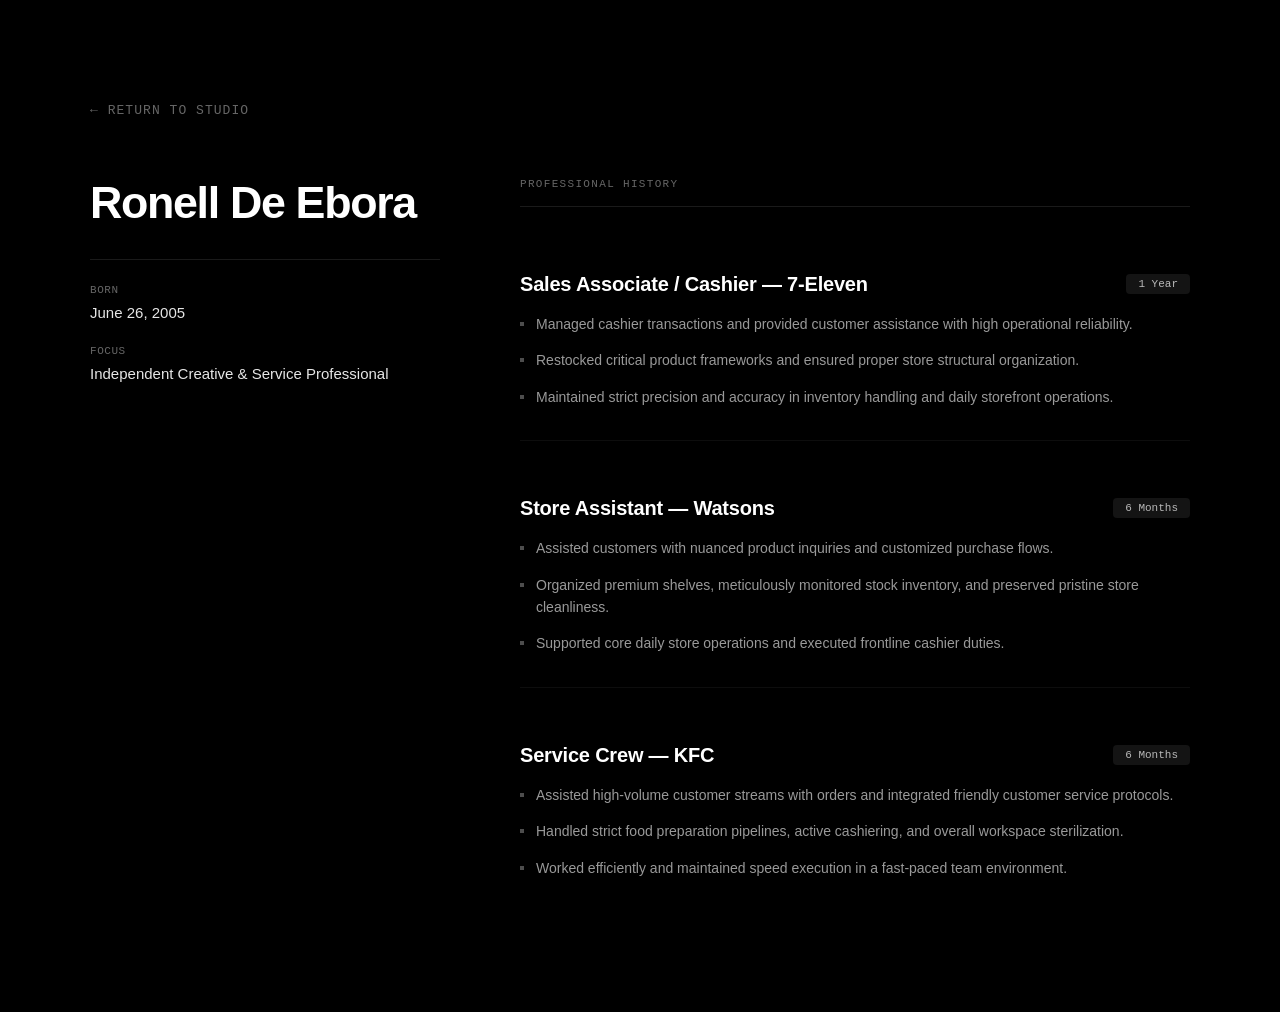
==== about-me.html @ e28fa8c5 "Add files via upload" ====
<!DOCTYPE html>
<html lang="en">
<head>
    <meta charset="UTF-8">
    <meta name="viewport" content="width=device-width, initial-scale=1.0">
    <title>Ronell De Ebora — Profile</title>
    <link rel="stylesheet" href="animations.css">
    
    <style>
        /* EXTRA ISOLATED ENGINE - PARA IWAS RIGID OVERLAPS */
        html, body {
            background-color: #000000 !important;
            color: #ffffff !important;
            font-family: -apple-system, BlinkMacSystemFont, 'Segoe UI', Roboto, sans-serif !important;
            margin: 0 !important;
            padding: 0 !important;
            height: auto !important; /* Pinipilit na maging flexible ang taas */
            min-height: 100vh !important;
        }

        .prof-wrapper {
            max-width: 1100px !important;
            margin: 0 auto !important;
            padding: 100px 6% !important;
            display: block !important;
            height: auto !important;
        }

        .prof-back-nav {
            margin-bottom: 60px !important;
            display: block !important;
            height: auto !important;
        }

        .prof-back-link {
            color: rgba(255, 255, 255, 0.4) !important;
            text-decoration: none !important;
            font-size: 13px !important;
            font-family: monospace !important;
            text-transform: uppercase !important;
            letter-spacing: 0.08em !important;
        }

        /* DYNAMIC COLUMN ENGINE */
        .prof-main-grid {
            display: flex !important;
            flex-direction: row !important;
            gap: 80px !important;
            align-items: flex-start !important;
            justify-content: space-between !important;
            height: auto !important;
        }

        /* LEFT SIDE (Personal Card) */
        .prof-left-panel {
            flex: 1 !important;
            max-width: 350px !important;
            display: flex !important;
            flex-direction: column !important;
            gap: 32px !important;
            height: auto !important;
        }

        .prof-main-name {
            font-size: clamp(2rem, 3.5vw, 3.5rem) !important;
            font-weight: 800 !important;
            letter-spacing: -0.03em !important;
            line-height: 1.1 !important;
            margin: 0 !important;
            color: #ffffff !important;
            height: auto !important;
        }

        .prof-meta-box {
            border-top: 1px solid rgba(255, 255, 255, 0.1) !important;
            padding-top: 24px !important;
            display: flex !important;
            flex-direction: column !important;
            gap: 24px !important; /* Malawak na pagitan para iwas dikit */
            height: auto !important;
        }

        .prof-meta-row {
            display: flex !important;
            flex-direction: column !important;
            gap: 8px !important;
            height: auto !important;
        }

        .prof-meta-label {
            font-size: 11px !important;
            font-family: monospace !important;
            text-transform: uppercase !important;
            color: rgba(255, 255, 255, 0.4) !important;
            letter-spacing: 0.05em !important;
        }

        .prof-meta-value {
            font-size: 15px !important;
            font-weight: 400 !important;
            color: rgba(255, 255, 255, 0.9) !important;
        }

        /* RIGHT SIDE (Work History) */
        .prof-right-panel {
            flex: 1.5 !important;
            display: flex !important;
            flex-direction: column !important;
            gap: 54px !important; /* Malalaking layo bawat kumpanya */
            height: auto !important;
        }

        .prof-headline {
            font-size: 11px !important;
            font-family: monospace !important;
            text-transform: uppercase !important;
            letter-spacing: 0.12em !important;
            color: rgba(255, 255, 255, 0.4) !important;
            margin: 0 0 10px 0 !important;
            border-bottom: 1px solid rgba(255, 255, 255, 0.1) !important;
            padding-bottom: 16px !important;
            height: auto !important;
        }

        .prof-job-card {
            display: flex !important;
            flex-direction: column !important;
            gap: 16px !important;
            padding-bottom: 32px !important;
            border-bottom: 1px solid rgba(255, 255, 255, 0.05) !important;
            height: auto !important;
        }

        .prof-job-card:last-child {
            border-bottom: none !important;
        }

        .prof-job-header {
            display: flex !important;
            justify-content: space-between !important;
            align-items: center !important;
            gap: 16px !important;
            height: auto !important;
        }

        .prof-job-title {
            font-size: 20px !important;
            font-weight: 600 !important;
            letter-spacing: -0.01em !important;
            line-height: 1.3 !important;
            margin: 0 !important;
            color: #ffffff !important;
        }

        .prof-job-duration {
            font-size: 11px !important;
            font-family: monospace !important;
            background-color: rgba(255, 255, 255, 0.08) !important;
            padding: 4px 12px !important;
            border-radius: 4px !important;
            color: rgba(255, 255, 255, 0.7) !important;
            white-space: nowrap !important;
        }

        /* SEPARATE CLEAN BLOCKS FOR BULLETS */
        .prof-bullet-container {
            display: flex !important;
            flex-direction: column !important;
            gap: 14px !important; /* Ligtas at malawak na espasyo bawat pangungusap */
            padding: 0 !important;
            margin: 0 !important;
            height: auto !important;
        }

        .prof-bullet-item {
            font-size: 14px !important;
            line-height: 1.6 !important;
            color: rgba(255, 255, 255, 0.6) !important;
            padding-left: 16px !important;
            position: relative !important;
            display: block !important;
            height: auto !important;
        }

        /* Minimal Indicator Square */
        .prof-bullet-item::before {
            content: "" !important;
            position: absolute !important;
            left: 0 !important;
            top: 9px !important;
            width: 4px !important;
            height: 4px !important;
            background-color: rgba(255, 255, 255, 0.3) !important;
        }

        /* MOBILE FIXES */
        @media (max-width: 800px) {
            .prof-main-grid {
                flex-direction: column !important;
                gap: 50px !important;
            }
            .prof-left-panel {
                max-width: 100% !important;
            }
            .prof-job-header {
                flex-direction: column !important;
                align-items: flex-start !important;
                gap: 6px !important;
            }
        }
    </style>
</head>
<body>

    <div class="prof-wrapper">
        <div class="prof-back-nav reveal-text">
            <a href="index.html" class="prof-back-link">← Return to Studio</a>
        </div>

        <div class="prof-main-grid">
            <div class="prof-left-panel reveal-text delay">
                <h1 class="prof-main-name">Ronell De Ebora</h1>
                
                <div class="prof-meta-box">
                    <div class="prof-meta-row">
                        <span class="prof-meta-label">Born</span>
                        <span class="prof-meta-value">June 26, 2005</span>
                    </div>
                    <div class="prof-meta-row">
                        <span class="prof-meta-label">Focus</span>
                        <span class="prof-meta-value">Independent Creative & Service Professional</span>
                    </div>
                </div>
            </div>

            <div class="prof-right-panel reveal-text delay">
                <div class="prof-headline">Professional History</div>

                <div class="prof-job-card">
                    <div class="prof-job-header">
                        <h2 class="prof-job-title">Sales Associate / Cashier — 7-Eleven</h2>
                        <span class="prof-job-duration">1 Year</span>
                    </div>
                    <div class="prof-bullet-container">
                        <div class="prof-bullet-item">Managed cashier transactions and provided customer assistance with high operational reliability.</div>
                        <div class="prof-bullet-item">Restocked critical product frameworks and ensured proper store structural organization.</div>
                        <div class="prof-bullet-item">Maintained strict precision and accuracy in inventory handling and daily storefront operations.</div>
                    </div>
                </div>

                <div class="prof-job-card">
                    <div class="prof-job-header">
                        <h2 class="prof-job-title">Store Assistant — Watsons</h2>
                        <span class="prof-job-duration">6 Months</span>
                    </div>
                    <div class="prof-bullet-container">
                        <div class="prof-bullet-item">Assisted customers with nuanced product inquiries and customized purchase flows.</div>
                        <div class="prof-bullet-item">Organized premium shelves, meticulously monitored stock inventory, and preserved pristine store cleanliness.</div>
                        <div class="prof-bullet-item">Supported core daily store operations and executed frontline cashier duties.</div>
                    </div>
                </div>

                <div class="prof-job-card">
                    <div class="prof-job-header">
                        <h2 class="prof-job-title">Service Crew — KFC</h2>
                        <span class="prof-job-duration">6 Months</span>
                    </div>
                    <div class="prof-bullet-container">
                        <div class="prof-bullet-item">Assisted high-volume customer streams with orders and integrated friendly customer service protocols.</div>
                        <div class="prof-bullet-item">Handled strict food preparation pipelines, active cashiering, and overall workspace sterilization.</div>
                        <div class="prof-bullet-item">Worked efficiently and maintained speed execution in a fast-paced team environment.</div>
                    </div>
                </div>
            </div>
        </div>
    </div>

</body>
</html>
---- animations.css ----
/* HERO */

.hero-image{
    animation:heroFadeUp 1.5s cubic-bezier(.16,1,.3,1) forwards;
}

.reveal-text{
    opacity:0;
    transform:translateY(60px);
    animation:fadeInUp 1.2s cubic-bezier(.16,1,.3,1) forwards;
}

.delay{
    animation-delay:.15s;
}

/* SCROLL REVEALS */

.reveal-on-scroll{
    opacity:0;
    transition:
    opacity 1.2s cubic-bezier(.16,1,.3,1),
    transform 1.2s cubic-bezier(.16,1,.3,1);
}

.reveal-on-scroll.revealed{
    opacity:1;
    transform:translate(0) scale(1);
}

.slide-in-left{
    transform:translateX(-60px);
}

.fade-in-up{
    transform:translateY(40px);
}

.framer-scale-reveal{
    transform:translateY(40px) scale(.95);
}

.delay-1{
    transition-delay:.15s;
}

.delay-2{
    transition-delay:.3s;
}

.delay-3{
    transition-delay:.45s;
}

/* KEYFRAMES */

@keyframes fadeInUp{

    to{
        opacity:1;
        transform:translateY(0);
    }

}

@keyframes heroFadeUp{

    from{
        opacity:0;
        transform:translateY(30px);
    }

    to{
        opacity:1;
        transform:translateY(0);
    }

}

@keyframes continuousTicker{

    from{
        transform:translateX(0);
    }

    to{
        transform:translateX(-50%);
    }

}

/* FIXED LAYOUT */

.thumbnail-scroll-area{
    display:flex;
    flex-direction:column;
    gap:18px;
    overflow-y:auto;
    flex-grow:1;
    scrollbar-width:none;
}

.thumbnail-scroll-area::-webkit-scrollbar{
    display:none;
}

/* HOVER ZOOM */

.thumb-item img{
    transition:
    transform .45s cubic-bezier(.16,1,.3,1);
}

.thumb-item:hover img{
    transform:scale(1.08);
}

/* ACTIVE */

.thumb-item.active img{
    transform:scale(1.04);
}

/* TRACER */

.active-indicator-box{
    transition:
    transform .45s cubic-bezier(.16,1,.3,1);
}
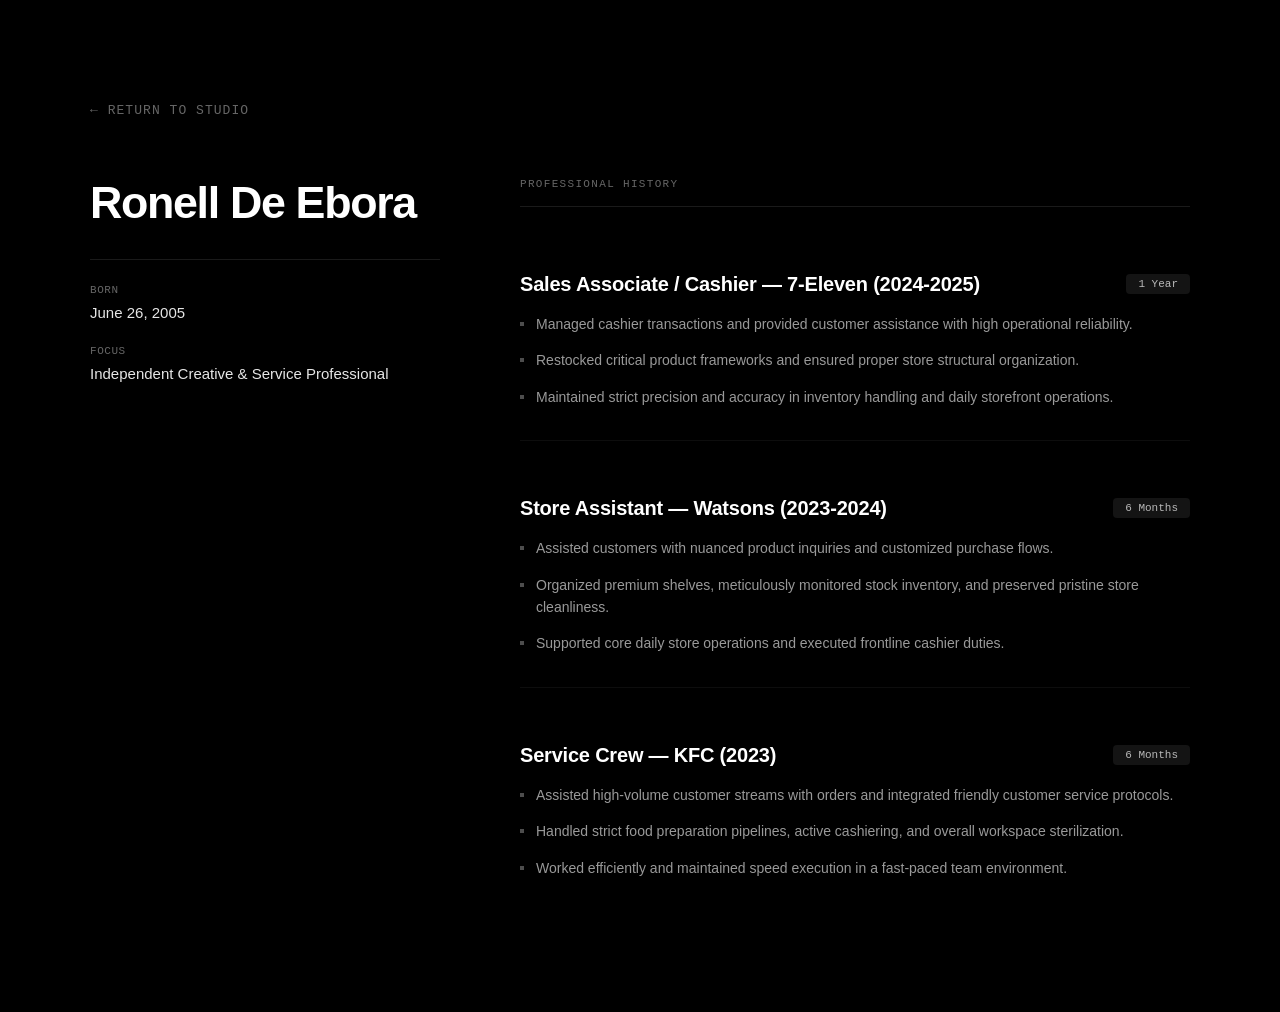
==== commit 3ed572b7: "home changes" ====
--- a/about-me.html
+++ b/about-me.html
@@ -1,279 +1,279 @@
-<!DOCTYPE html>
-<html lang="en">
-<head>
-    <meta charset="UTF-8">
-    <meta name="viewport" content="width=device-width, initial-scale=1.0">
-    <title>Ronell De Ebora — Profile</title>
-    <link rel="stylesheet" href="animations.css">
-    
-    <style>
-        /* EXTRA ISOLATED ENGINE - PARA IWAS RIGID OVERLAPS */
-        html, body {
-            background-color: #000000 !important;
-            color: #ffffff !important;
-            font-family: -apple-system, BlinkMacSystemFont, 'Segoe UI', Roboto, sans-serif !important;
-            margin: 0 !important;
-            padding: 0 !important;
-            height: auto !important; /* Pinipilit na maging flexible ang taas */
-            min-height: 100vh !important;
-        }
-
-        .prof-wrapper {
-            max-width: 1100px !important;
-            margin: 0 auto !important;
-            padding: 100px 6% !important;
-            display: block !important;
-            height: auto !important;
-        }
-
-        .prof-back-nav {
-            margin-bottom: 60px !important;
-            display: block !important;
-            height: auto !important;
-        }
-
-        .prof-back-link {
-            color: rgba(255, 255, 255, 0.4) !important;
-            text-decoration: none !important;
-            font-size: 13px !important;
-            font-family: monospace !important;
-            text-transform: uppercase !important;
-            letter-spacing: 0.08em !important;
-        }
-
-        /* DYNAMIC COLUMN ENGINE */
-        .prof-main-grid {
-            display: flex !important;
-            flex-direction: row !important;
-            gap: 80px !important;
-            align-items: flex-start !important;
-            justify-content: space-between !important;
-            height: auto !important;
-        }
-
-        /* LEFT SIDE (Personal Card) */
-        .prof-left-panel {
-            flex: 1 !important;
-            max-width: 350px !important;
-            display: flex !important;
-            flex-direction: column !important;
-            gap: 32px !important;
-            height: auto !important;
-        }
-
-        .prof-main-name {
-            font-size: clamp(2rem, 3.5vw, 3.5rem) !important;
-            font-weight: 800 !important;
-            letter-spacing: -0.03em !important;
-            line-height: 1.1 !important;
-            margin: 0 !important;
-            color: #ffffff !important;
-            height: auto !important;
-        }
-
-        .prof-meta-box {
-            border-top: 1px solid rgba(255, 255, 255, 0.1) !important;
-            padding-top: 24px !important;
-            display: flex !important;
-            flex-direction: column !important;
-            gap: 24px !important; /* Malawak na pagitan para iwas dikit */
-            height: auto !important;
-        }
-
-        .prof-meta-row {
-            display: flex !important;
-            flex-direction: column !important;
-            gap: 8px !important;
-            height: auto !important;
-        }
-
-        .prof-meta-label {
-            font-size: 11px !important;
-            font-family: monospace !important;
-            text-transform: uppercase !important;
-            color: rgba(255, 255, 255, 0.4) !important;
-            letter-spacing: 0.05em !important;
-        }
-
-        .prof-meta-value {
-            font-size: 15px !important;
-            font-weight: 400 !important;
-            color: rgba(255, 255, 255, 0.9) !important;
-        }
-
-        /* RIGHT SIDE (Work History) */
-        .prof-right-panel {
-            flex: 1.5 !important;
-            display: flex !important;
-            flex-direction: column !important;
-            gap: 54px !important; /* Malalaking layo bawat kumpanya */
-            height: auto !important;
-        }
-
-        .prof-headline {
-            font-size: 11px !important;
-            font-family: monospace !important;
-            text-transform: uppercase !important;
-            letter-spacing: 0.12em !important;
-            color: rgba(255, 255, 255, 0.4) !important;
-            margin: 0 0 10px 0 !important;
-            border-bottom: 1px solid rgba(255, 255, 255, 0.1) !important;
-            padding-bottom: 16px !important;
-            height: auto !important;
-        }
-
-        .prof-job-card {
-            display: flex !important;
-            flex-direction: column !important;
-            gap: 16px !important;
-            padding-bottom: 32px !important;
-            border-bottom: 1px solid rgba(255, 255, 255, 0.05) !important;
-            height: auto !important;
-        }
-
-        .prof-job-card:last-child {
-            border-bottom: none !important;
-        }
-
-        .prof-job-header {
-            display: flex !important;
-            justify-content: space-between !important;
-            align-items: center !important;
-            gap: 16px !important;
-            height: auto !important;
-        }
-
-        .prof-job-title {
-            font-size: 20px !important;
-            font-weight: 600 !important;
-            letter-spacing: -0.01em !important;
-            line-height: 1.3 !important;
-            margin: 0 !important;
-            color: #ffffff !important;
-        }
-
-        .prof-job-duration {
-            font-size: 11px !important;
-            font-family: monospace !important;
-            background-color: rgba(255, 255, 255, 0.08) !important;
-            padding: 4px 12px !important;
-            border-radius: 4px !important;
-            color: rgba(255, 255, 255, 0.7) !important;
-            white-space: nowrap !important;
-        }
-
-        /* SEPARATE CLEAN BLOCKS FOR BULLETS */
-        .prof-bullet-container {
-            display: flex !important;
-            flex-direction: column !important;
-            gap: 14px !important; /* Ligtas at malawak na espasyo bawat pangungusap */
-            padding: 0 !important;
-            margin: 0 !important;
-            height: auto !important;
-        }
-
-        .prof-bullet-item {
-            font-size: 14px !important;
-            line-height: 1.6 !important;
-            color: rgba(255, 255, 255, 0.6) !important;
-            padding-left: 16px !important;
-            position: relative !important;
-            display: block !important;
-            height: auto !important;
-        }
-
-        /* Minimal Indicator Square */
-        .prof-bullet-item::before {
-            content: "" !important;
-            position: absolute !important;
-            left: 0 !important;
-            top: 9px !important;
-            width: 4px !important;
-            height: 4px !important;
-            background-color: rgba(255, 255, 255, 0.3) !important;
-        }
-
-        /* MOBILE FIXES */
-        @media (max-width: 800px) {
-            .prof-main-grid {
-                flex-direction: column !important;
-                gap: 50px !important;
-            }
-            .prof-left-panel {
-                max-width: 100% !important;
-            }
-            .prof-job-header {
-                flex-direction: column !important;
-                align-items: flex-start !important;
-                gap: 6px !important;
-            }
-        }
-    </style>
-</head>
-<body>
-
-    <div class="prof-wrapper">
-        <div class="prof-back-nav reveal-text">
-            <a href="index.html" class="prof-back-link">← Return to Studio</a>
-        </div>
-
-        <div class="prof-main-grid">
-            <div class="prof-left-panel reveal-text delay">
-                <h1 class="prof-main-name">Ronell De Ebora</h1>
-                
-                <div class="prof-meta-box">
-                    <div class="prof-meta-row">
-                        <span class="prof-meta-label">Born</span>
-                        <span class="prof-meta-value">June 26, 2005</span>
-                    </div>
-                    <div class="prof-meta-row">
-                        <span class="prof-meta-label">Focus</span>
-                        <span class="prof-meta-value">Independent Creative & Service Professional</span>
-                    </div>
-                </div>
-            </div>
-
-            <div class="prof-right-panel reveal-text delay">
-                <div class="prof-headline">Professional History</div>
-
-                <div class="prof-job-card">
-                    <div class="prof-job-header">
-                        <h2 class="prof-job-title">Sales Associate / Cashier — 7-Eleven</h2>
-                        <span class="prof-job-duration">1 Year</span>
-                    </div>
-                    <div class="prof-bullet-container">
-                        <div class="prof-bullet-item">Managed cashier transactions and provided customer assistance with high operational reliability.</div>
-                        <div class="prof-bullet-item">Restocked critical product frameworks and ensured proper store structural organization.</div>
-                        <div class="prof-bullet-item">Maintained strict precision and accuracy in inventory handling and daily storefront operations.</div>
-                    </div>
-                </div>
-
-                <div class="prof-job-card">
-                    <div class="prof-job-header">
-                        <h2 class="prof-job-title">Store Assistant — Watsons</h2>
-                        <span class="prof-job-duration">6 Months</span>
-                    </div>
-                    <div class="prof-bullet-container">
-                        <div class="prof-bullet-item">Assisted customers with nuanced product inquiries and customized purchase flows.</div>
-                        <div class="prof-bullet-item">Organized premium shelves, meticulously monitored stock inventory, and preserved pristine store cleanliness.</div>
-                        <div class="prof-bullet-item">Supported core daily store operations and executed frontline cashier duties.</div>
-                    </div>
-                </div>
-
-                <div class="prof-job-card">
-                    <div class="prof-job-header">
-                        <h2 class="prof-job-title">Service Crew — KFC</h2>
-                        <span class="prof-job-duration">6 Months</span>
-                    </div>
-                    <div class="prof-bullet-container">
-                        <div class="prof-bullet-item">Assisted high-volume customer streams with orders and integrated friendly customer service protocols.</div>
-                        <div class="prof-bullet-item">Handled strict food preparation pipelines, active cashiering, and overall workspace sterilization.</div>
-                        <div class="prof-bullet-item">Worked efficiently and maintained speed execution in a fast-paced team environment.</div>
-                    </div>
-                </div>
-            </div>
-        </div>
-    </div>
-
-</body>
+<!DOCTYPE html>
+<html lang="en">
+<head>
+    <meta charset="UTF-8">
+    <meta name="viewport" content="width=device-width, initial-scale=1.0">
+    <title>Ronell De Ebora — Profile</title>
+    <link rel="stylesheet" href="animations.css">
+    
+    <style>
+        /* EXTRA ISOLATED ENGINE - PARA IWAS RIGID OVERLAPS */
+        html, body {
+            background-color: #000000 !important;
+            color: #ffffff !important;
+            font-family: -apple-system, BlinkMacSystemFont, 'Segoe UI', Roboto, sans-serif !important;
+            margin: 0 !important;
+            padding: 0 !important;
+            height: auto !important; /* Pinipilit na maging flexible ang taas */
+            min-height: 100vh !important;
+        }
+
+        .prof-wrapper {
+            max-width: 1100px !important;
+            margin: 0 auto !important;
+            padding: 100px 6% !important;
+            display: block !important;
+            height: auto !important;
+        }
+
+        .prof-back-nav {
+            margin-bottom: 60px !important;
+            display: block !important;
+            height: auto !important;
+        }
+
+        .prof-back-link {
+            color: rgba(255, 255, 255, 0.4) !important;
+            text-decoration: none !important;
+            font-size: 13px !important;
+            font-family: monospace !important;
+            text-transform: uppercase !important;
+            letter-spacing: 0.08em !important;
+        }
+
+        /* DYNAMIC COLUMN ENGINE */
+        .prof-main-grid {
+            display: flex !important;
+            flex-direction: row !important;
+            gap: 80px !important;
+            align-items: flex-start !important;
+            justify-content: space-between !important;
+            height: auto !important;
+        }
+
+        /* LEFT SIDE (Personal Card) */
+        .prof-left-panel {
+            flex: 1 !important;
+            max-width: 350px !important;
+            display: flex !important;
+            flex-direction: column !important;
+            gap: 32px !important;
+            height: auto !important;
+        }
+
+        .prof-main-name {
+            font-size: clamp(2rem, 3.5vw, 3.5rem) !important;
+            font-weight: 800 !important;
+            letter-spacing: -0.03em !important;
+            line-height: 1.1 !important;
+            margin: 0 !important;
+            color: #ffffff !important;
+            height: auto !important;
+        }
+
+        .prof-meta-box {
+            border-top: 1px solid rgba(255, 255, 255, 0.1) !important;
+            padding-top: 24px !important;
+            display: flex !important;
+            flex-direction: column !important;
+            gap: 24px !important; /* Malawak na pagitan para iwas dikit */
+            height: auto !important;
+        }
+
+        .prof-meta-row {
+            display: flex !important;
+            flex-direction: column !important;
+            gap: 8px !important;
+            height: auto !important;
+        }
+
+        .prof-meta-label {
+            font-size: 11px !important;
+            font-family: monospace !important;
+            text-transform: uppercase !important;
+            color: rgba(255, 255, 255, 0.4) !important;
+            letter-spacing: 0.05em !important;
+        }
+
+        .prof-meta-value {
+            font-size: 15px !important;
+            font-weight: 400 !important;
+            color: rgba(255, 255, 255, 0.9) !important;
+        }
+
+        /* RIGHT SIDE (Work History) */
+        .prof-right-panel {
+            flex: 1.5 !important;
+            display: flex !important;
+            flex-direction: column !important;
+            gap: 54px !important; /* Malalaking layo bawat kumpanya */
+            height: auto !important;
+        }
+
+        .prof-headline {
+            font-size: 11px !important;
+            font-family: monospace !important;
+            text-transform: uppercase !important;
+            letter-spacing: 0.12em !important;
+            color: rgba(255, 255, 255, 0.4) !important;
+            margin: 0 0 10px 0 !important;
+            border-bottom: 1px solid rgba(255, 255, 255, 0.1) !important;
+            padding-bottom: 16px !important;
+            height: auto !important;
+        }
+
+        .prof-job-card {
+            display: flex !important;
+            flex-direction: column !important;
+            gap: 16px !important;
+            padding-bottom: 32px !important;
+            border-bottom: 1px solid rgba(255, 255, 255, 0.05) !important;
+            height: auto !important;
+        }
+
+        .prof-job-card:last-child {
+            border-bottom: none !important;
+        }
+
+        .prof-job-header {
+            display: flex !important;
+            justify-content: space-between !important;
+            align-items: center !important;
+            gap: 16px !important;
+            height: auto !important;
+        }
+
+        .prof-job-title {
+            font-size: 20px !important;
+            font-weight: 600 !important;
+            letter-spacing: -0.01em !important;
+            line-height: 1.3 !important;
+            margin: 0 !important;
+            color: #ffffff !important;
+        }
+
+        .prof-job-duration {
+            font-size: 11px !important;
+            font-family: monospace !important;
+            background-color: rgba(255, 255, 255, 0.08) !important;
+            padding: 4px 12px !important;
+            border-radius: 4px !important;
+            color: rgba(255, 255, 255, 0.7) !important;
+            white-space: nowrap !important;
+        }
+
+        /* SEPARATE CLEAN BLOCKS FOR BULLETS */
+        .prof-bullet-container {
+            display: flex !important;
+            flex-direction: column !important;
+            gap: 14px !important; /* Ligtas at malawak na espasyo bawat pangungusap */
+            padding: 0 !important;
+            margin: 0 !important;
+            height: auto !important;
+        }
+
+        .prof-bullet-item {
+            font-size: 14px !important;
+            line-height: 1.6 !important;
+            color: rgba(255, 255, 255, 0.6) !important;
+            padding-left: 16px !important;
+            position: relative !important;
+            display: block !important;
+            height: auto !important;
+        }
+
+        /* Minimal Indicator Square */
+        .prof-bullet-item::before {
+            content: "" !important;
+            position: absolute !important;
+            left: 0 !important;
+            top: 9px !important;
+            width: 4px !important;
+            height: 4px !important;
+            background-color: rgba(255, 255, 255, 0.3) !important;
+        }
+
+        /* MOBILE FIXES */
+        @media (max-width: 800px) {
+            .prof-main-grid {
+                flex-direction: column !important;
+                gap: 50px !important;
+            }
+            .prof-left-panel {
+                max-width: 100% !important;
+            }
+            .prof-job-header {
+                flex-direction: column !important;
+                align-items: flex-start !important;
+                gap: 6px !important;
+            }
+        }
+    </style>
+</head>
+<body>
+
+    <div class="prof-wrapper">
+        <div class="prof-back-nav reveal-text">
+            <a href="index.html" class="prof-back-link">← Return to Studio</a>
+        </div>
+
+        <div class="prof-main-grid">
+            <div class="prof-left-panel reveal-text delay">
+                <h1 class="prof-main-name">Ronell De Ebora</h1>
+                
+                <div class="prof-meta-box">
+                    <div class="prof-meta-row">
+                        <span class="prof-meta-label">Born</span>
+                        <span class="prof-meta-value">June 26, 2005</span>
+                    </div>
+                    <div class="prof-meta-row">
+                        <span class="prof-meta-label">Focus</span>
+                        <span class="prof-meta-value">Independent Creative & Service Professional</span>
+                    </div>
+                </div>
+            </div>
+
+            <div class="prof-right-panel reveal-text delay">
+                <div class="prof-headline">Professional History</div>
+
+                <div class="prof-job-card">
+                    <div class="prof-job-header">
+                        <h2 class="prof-job-title">Sales Associate / Cashier — 7-Eleven (2024-2025)</h2>
+                        <span class="prof-job-duration">1 Year</span>
+                    </div>
+                    <div class="prof-bullet-container">
+                        <div class="prof-bullet-item">Managed cashier transactions and provided customer assistance with high operational reliability.</div>
+                        <div class="prof-bullet-item">Restocked critical product frameworks and ensured proper store structural organization.</div>
+                        <div class="prof-bullet-item">Maintained strict precision and accuracy in inventory handling and daily storefront operations.</div>
+                    </div>
+                </div>
+
+                <div class="prof-job-card">
+                    <div class="prof-job-header">
+                        <h2 class="prof-job-title">Store Assistant — Watsons (2023-2024)</h2>
+                        <span class="prof-job-duration">6 Months</span>
+                    </div>
+                    <div class="prof-bullet-container">
+                        <div class="prof-bullet-item">Assisted customers with nuanced product inquiries and customized purchase flows.</div>
+                        <div class="prof-bullet-item">Organized premium shelves, meticulously monitored stock inventory, and preserved pristine store cleanliness.</div>
+                        <div class="prof-bullet-item">Supported core daily store operations and executed frontline cashier duties.</div>
+                    </div>
+                </div>
+
+                <div class="prof-job-card">
+                    <div class="prof-job-header">
+                        <h2 class="prof-job-title">Service Crew — KFC (2023)</h2>
+                        <span class="prof-job-duration">6 Months</span>
+                    </div>
+                    <div class="prof-bullet-container">
+                        <div class="prof-bullet-item">Assisted high-volume customer streams with orders and integrated friendly customer service protocols.</div>
+                        <div class="prof-bullet-item">Handled strict food preparation pipelines, active cashiering, and overall workspace sterilization.</div>
+                        <div class="prof-bullet-item">Worked efficiently and maintained speed execution in a fast-paced team environment.</div>
+                    </div>
+                </div>
+            </div>
+        </div>
+    </div>
+
+</body>
 </html>
--- a/animations.css
+++ b/animations.css
@@ -1,129 +1,280 @@
-/* HERO */
-
-.hero-image{
-    animation:heroFadeUp 1.5s cubic-bezier(.16,1,.3,1) forwards;
-}
-
-.reveal-text{
-    opacity:0;
-    transform:translateY(60px);
-    animation:fadeInUp 1.2s cubic-bezier(.16,1,.3,1) forwards;
-}
-
-.delay{
-    animation-delay:.15s;
-}
-
-/* SCROLL REVEALS */
-
-.reveal-on-scroll{
-    opacity:0;
-    transition:
-    opacity 1.2s cubic-bezier(.16,1,.3,1),
-    transform 1.2s cubic-bezier(.16,1,.3,1);
-}
-
-.reveal-on-scroll.revealed{
-    opacity:1;
-    transform:translate(0) scale(1);
-}
-
-.slide-in-left{
-    transform:translateX(-60px);
-}
-
-.fade-in-up{
-    transform:translateY(40px);
-}
-
-.framer-scale-reveal{
-    transform:translateY(40px) scale(.95);
-}
-
-.delay-1{
-    transition-delay:.15s;
-}
-
-.delay-2{
-    transition-delay:.3s;
-}
-
-.delay-3{
-    transition-delay:.45s;
-}
-
-/* KEYFRAMES */
-
-@keyframes fadeInUp{
-
-    to{
-        opacity:1;
-        transform:translateY(0);
-    }
-
-}
-
-@keyframes heroFadeUp{
-
-    from{
-        opacity:0;
-        transform:translateY(30px);
-    }
-
-    to{
-        opacity:1;
-        transform:translateY(0);
-    }
-
-}
-
-@keyframes continuousTicker{
-
-    from{
-        transform:translateX(0);
-    }
-
-    to{
-        transform:translateX(-50%);
-    }
-
-}
-
-/* FIXED LAYOUT */
-
-.thumbnail-scroll-area{
-    display:flex;
-    flex-direction:column;
-    gap:18px;
-    overflow-y:auto;
-    flex-grow:1;
-    scrollbar-width:none;
-}
-
-.thumbnail-scroll-area::-webkit-scrollbar{
-    display:none;
-}
-
-/* HOVER ZOOM */
-
-.thumb-item img{
-    transition:
-    transform .45s cubic-bezier(.16,1,.3,1);
-}
-
-.thumb-item:hover img{
-    transform:scale(1.08);
-}
-
-/* ACTIVE */
-
-.thumb-item.active img{
-    transform:scale(1.04);
-}
-
-/* TRACER */
-
-.active-indicator-box{
-    transition:
-    transform .45s cubic-bezier(.16,1,.3,1);
+/* HERO */
+
+
+
+.hero-image{
+
+    animation:heroFadeUp 2.8s cubic-bezier(.16,1,.3,1) forwards;
+
+}
+
+
+
+.reveal-text{
+
+    opacity:0;
+
+    transform:translateY(60px);
+
+    animation:fadeInUp 2.4s cubic-bezier(.16,1,.3,1) forwards;
+
+}
+
+
+
+.delay{
+
+    animation-delay:.25s;
+
+}
+
+
+
+/* SCROLL REVEALS */
+
+
+
+.reveal-on-scroll{
+
+    opacity:0;
+
+    transition:
+
+    opacity 2.2s cubic-bezier(.16,1,.3,1),
+
+    transform 2.2s cubic-bezier(.16,1,.3,1);
+
+}
+
+
+
+.reveal-on-scroll.revealed{
+
+    opacity:1;
+
+    transform:translate(0) scale(1);
+
+}
+
+
+
+.slide-in-left{
+
+    transform:translateX(-60px);
+
+}
+
+
+
+.fade-in-up{
+
+    transform:translateY(40px);
+
+}
+
+
+
+.framer-scale-reveal{
+
+    transform:translateY(40px) scale(.95);
+
+}
+
+
+
+.delay-1{
+
+    transition-delay:.2s;
+
+}
+
+
+
+.delay-2{
+
+    transition-delay:.4s;
+
+}
+
+
+
+.delay-3{
+
+    transition-delay:.6s;
+
+}
+
+
+
+/* KEYFRAMES */
+
+
+
+@keyframes fadeInUp{
+
+
+
+    to{
+
+        opacity:1;
+
+        transform:translateY(0);
+
+    }
+
+
+
+}
+
+
+
+@keyframes heroFadeUp{
+
+
+
+    from{
+
+        opacity:0;
+
+        transform:translateY(30px);
+
+    }
+
+
+
+    to{
+
+        opacity:1;
+
+        transform:translateY(0);
+
+    }
+
+
+
+}
+
+
+
+@keyframes continuousTicker{
+
+
+
+    from{
+
+        transform:translateX(0);
+
+    }
+
+
+
+    to{
+
+        transform:translateX(-50%);
+
+    }
+
+
+
+}
+
+
+
+/* FIXED LAYOUT */
+
+
+
+.thumbnail-scroll-area{
+
+    display:flex;
+
+    flex-direction:column;
+
+    gap:18px;
+
+    overflow-y:auto;
+
+    flex-grow:1;
+
+    scrollbar-width:none;
+
+}
+
+
+
+.thumbnail-scroll-area::-webkit-scrollbar{
+
+    display:none;
+
+}
+
+
+
+/* HOVER ZOOM */
+
+
+
+.thumb-item img{
+
+    transition:
+
+    transform .45s cubic-bezier(.16,1,.3,1);
+
+}
+
+
+
+.thumb-item:hover img{
+
+    transform:scale(1.08);
+
+}
+
+
+
+/* ACTIVE */
+
+
+
+.thumb-item.active img{
+
+    transform:scale(1.04);
+
+}
+
+
+
+/* TRACER */
+
+
+
+.active-indicator-box{
+
+    transition:
+
+    transform .45s cubic-bezier(.16,1,.3,1);
+
+}
+
+/* HOVER EFFECT ENGINE PARA SA ABOUT IMAGE */
+
+/* 1. Inihahanda natin ang container ng picture mo */
+.about-image-wrapper {
+    overflow: hidden; /* Sinasabi nito na bawal lumampas ang pic sa borders kapag lumaki ito */
+    cursor: pointer;  /* Ginagawa nating hugis kamay ang cursor agad */
+}
+
+/* 2. Ang default na itsura ng portrait picture mo */
+.about-portrait {
+    transition: transform 0.6s cubic-bezier(.16, 1, .3, 1), 
+                filter 0.6s cubic-bezier(.16, 1, .3, 1);
+    width: 100%;
+    height: auto;
+    display: block;
+}
+
+/* 3. ANG MAHIWAGANG HOVER: Kapag itinutok ang cursor sa wrapper, magzu-zoom ang pic sa loob */
+.about-image-wrapper:hover .about-portrait {
+    transform: scale(1.05);     /* Nag-zoom in ng saktong 5% (swabe at hindi biglaan) */
+    filter: brightness(1.1);    /* Bahagyang liliwanag para lalong urat na clickable siya */
 }
